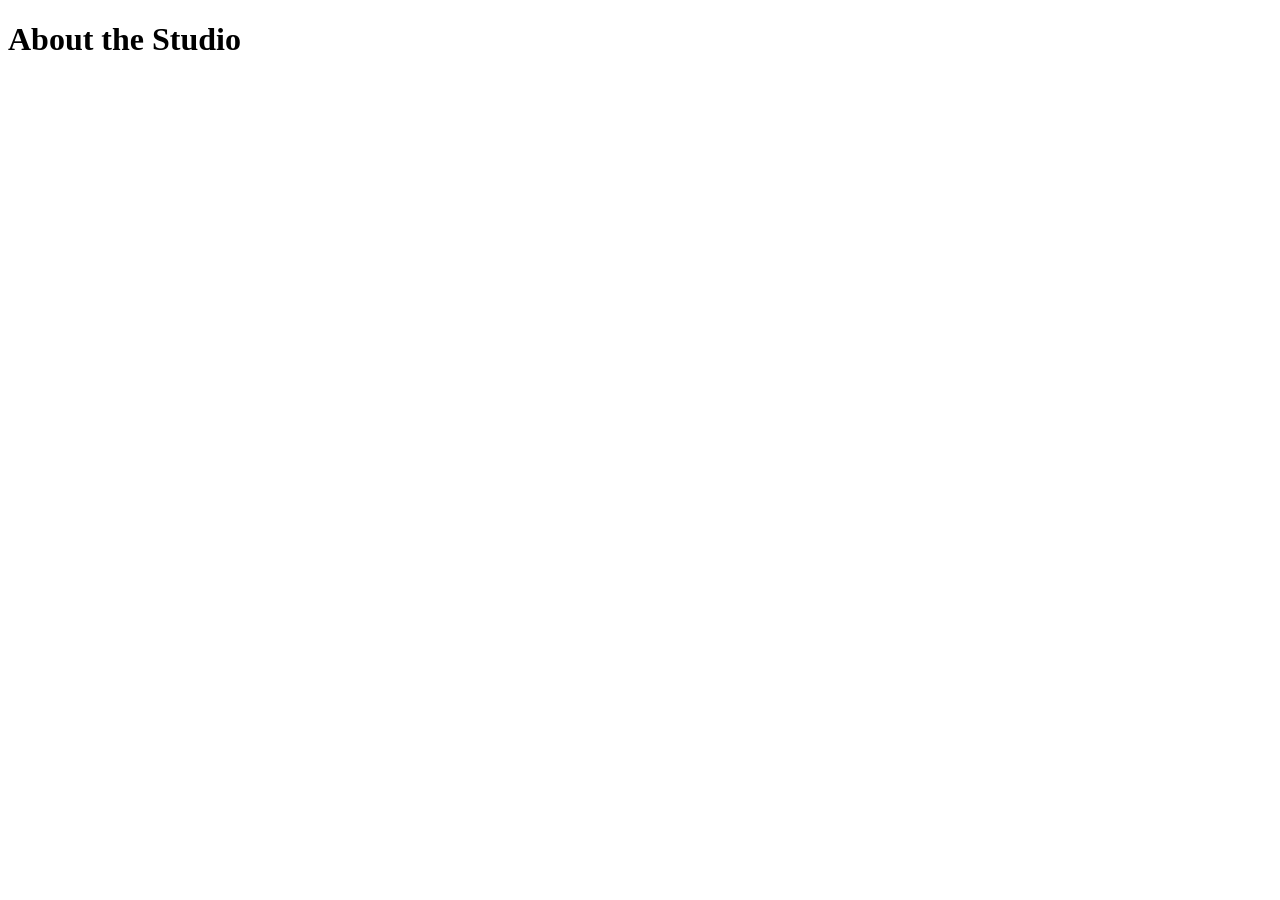
==== public/about.html @ cd6d6539 "Initial project scaffold: pages, Firebase config, security rules, setup guide" ====
<!DOCTYPE html>
<html lang="en">
<head>
  <meta charset="UTF-8">
  <meta name="viewport" content="width=device-width, initial-scale=1.0">
  <title>About | Fusion Space Decor</title>
  <meta name="description" content="Attiulla Mirza's story, experience and approach — Fusion Space Decor.">
  <link rel="icon" href="/logo.png">
  <link rel="preconnect" href="https://fonts.googleapis.com">
  <link rel="preconnect" href="https://fonts.gstatic.com" crossorigin>
  <link href="https://fonts.googleapis.com/css2?family=Cinzel:wght@500;600&family=Cormorant+Garamond:ital@1&family=Outfit:wght@400;500;600&display=swap" rel="stylesheet">
  <link rel="stylesheet" href="/css/style.css">
</head>
<body>
  <div id="site-header"></div>

  <main>
    <h1>About the Studio</h1>
    <!-- Bio, quote, credentials — sourced from siteContent/about in Firestore (Build order step 3) -->
  </main>

  <div id="site-footer"></div>

  <script src="/js/layout.js"></script>
  <script src="/js/main.js"></script>
</body>
</html>
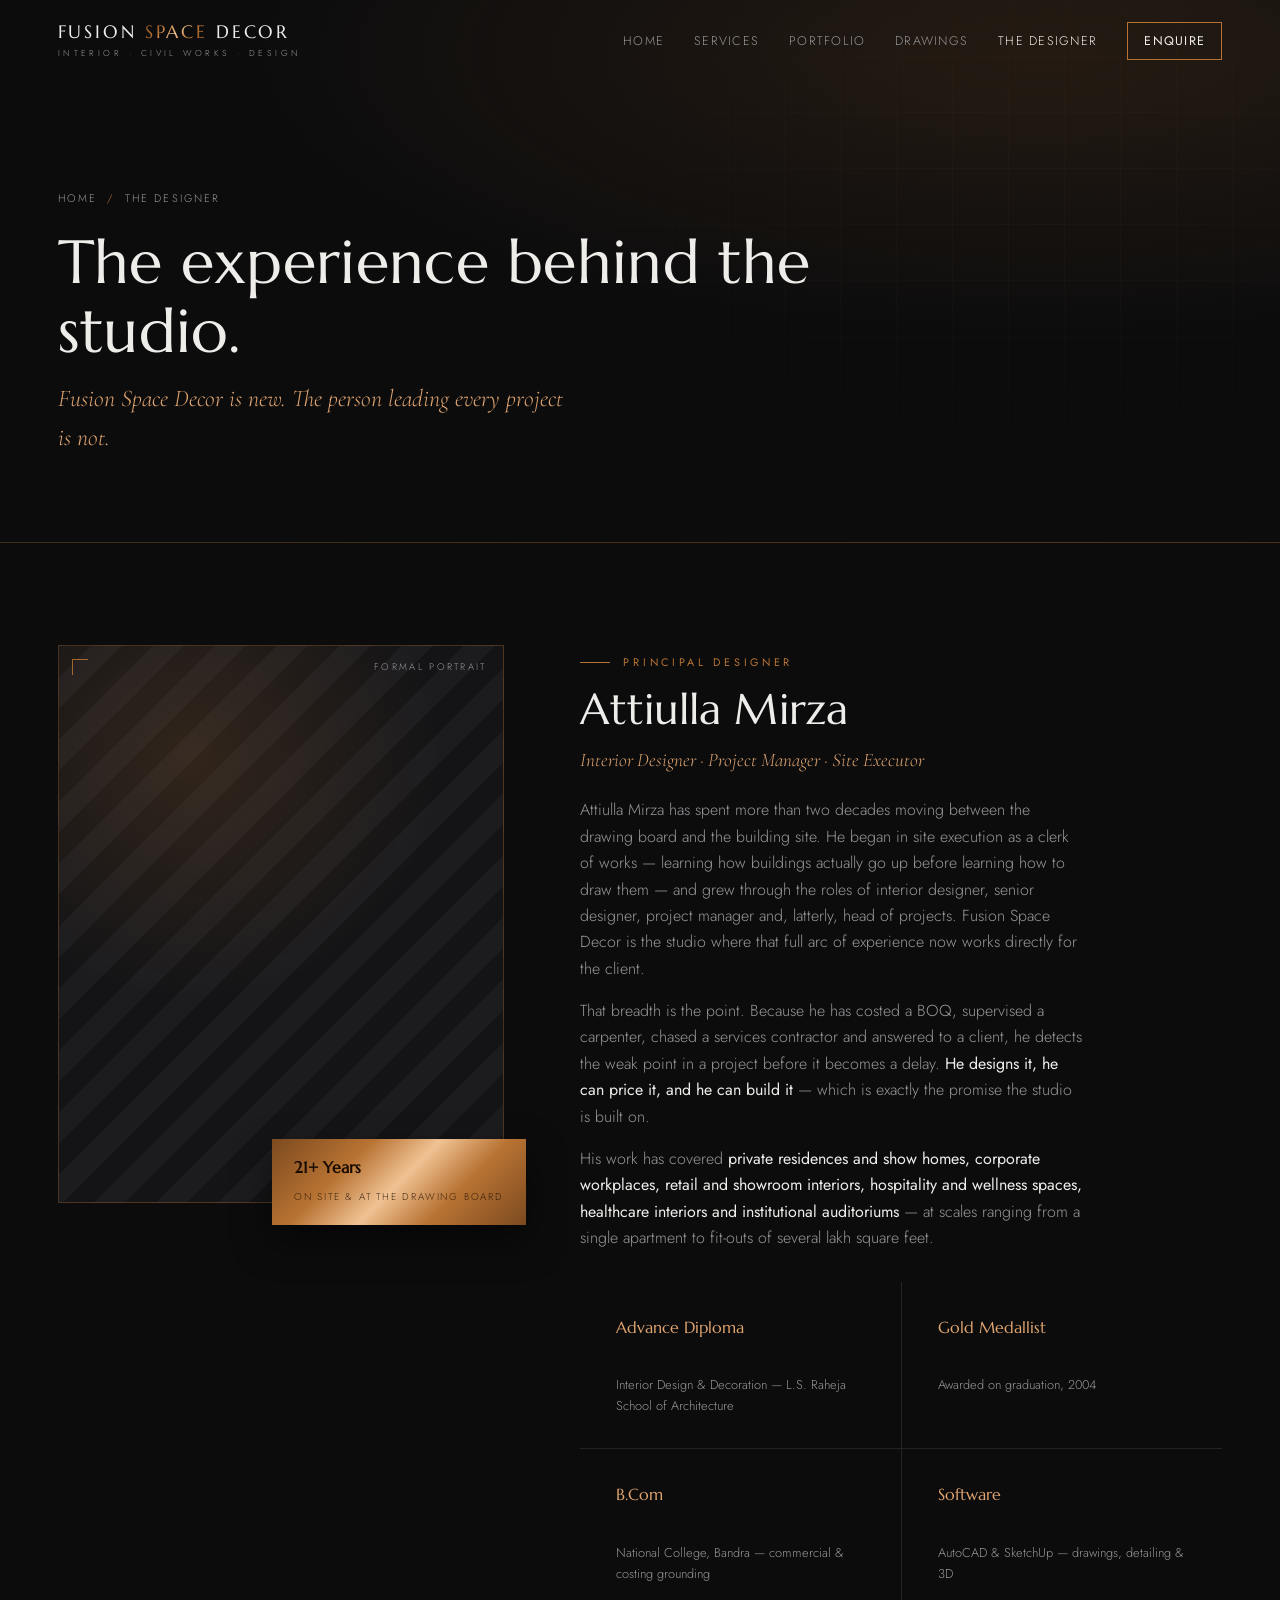
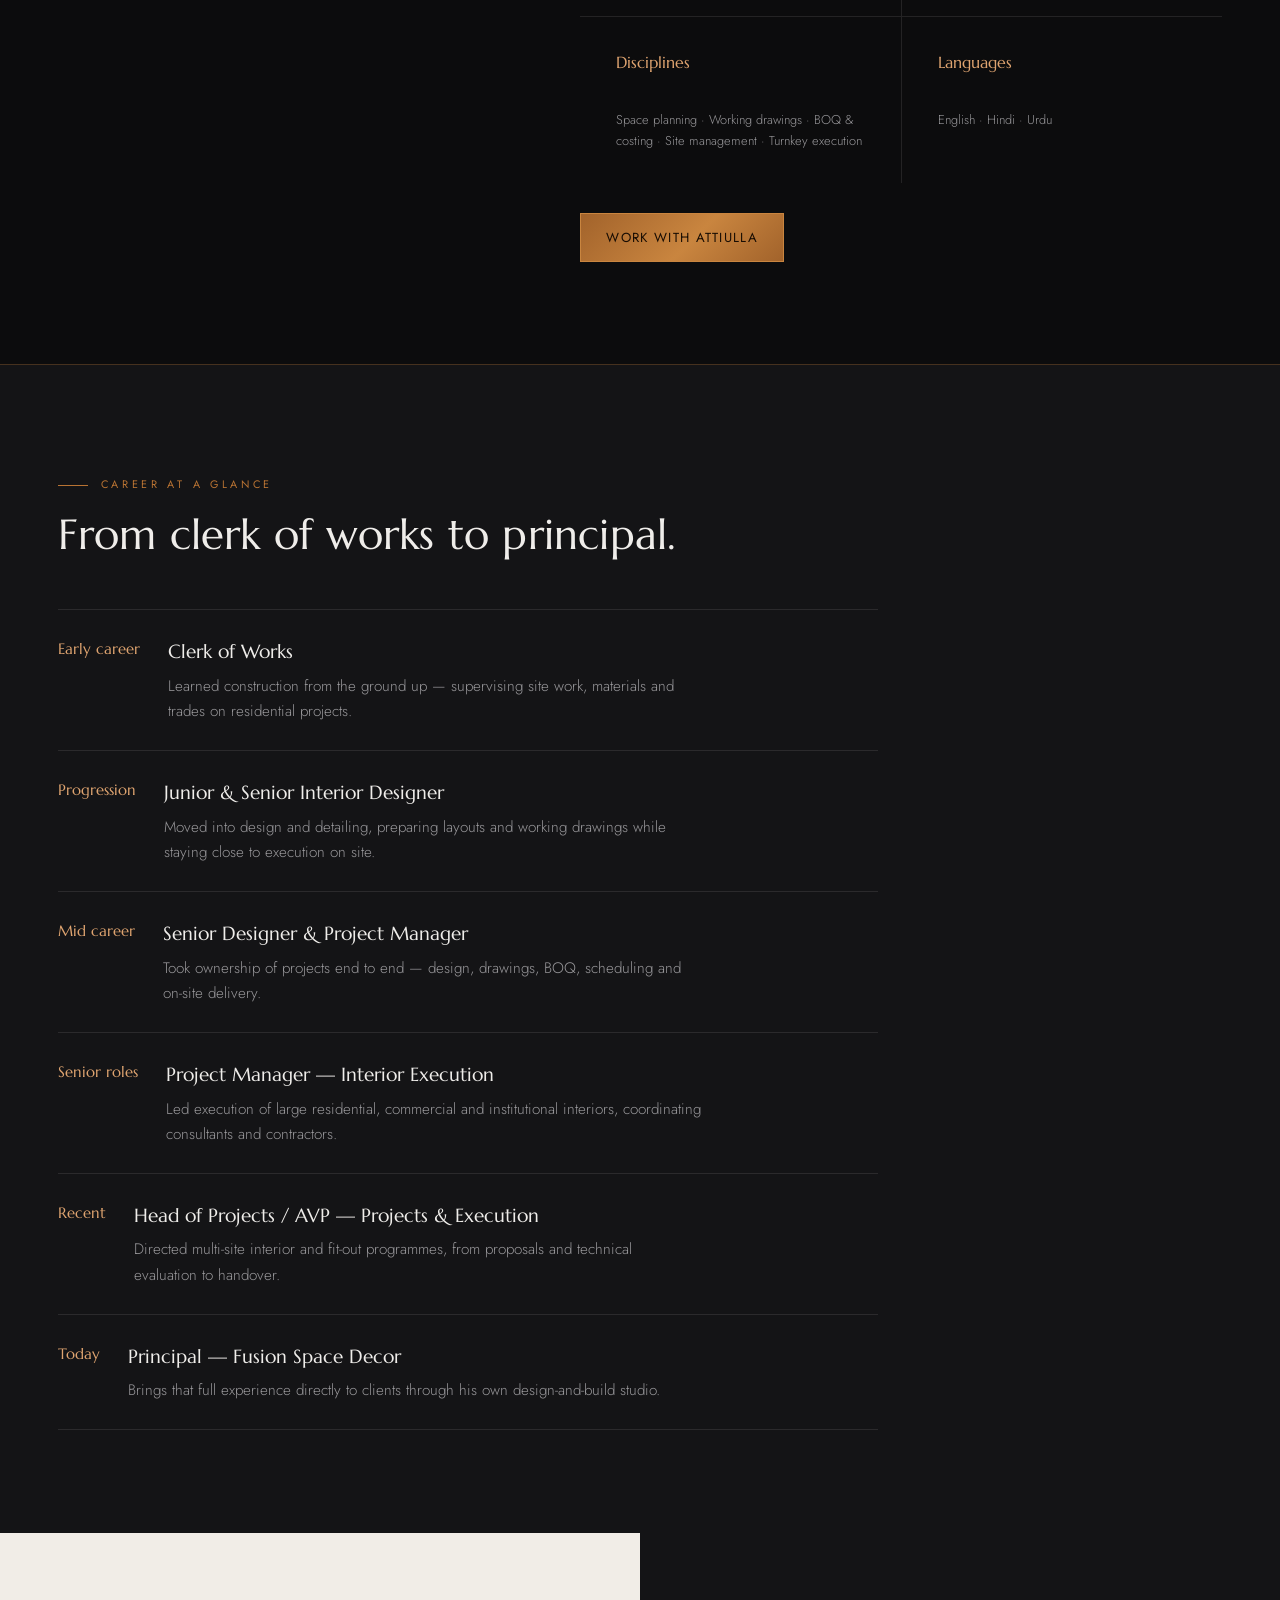
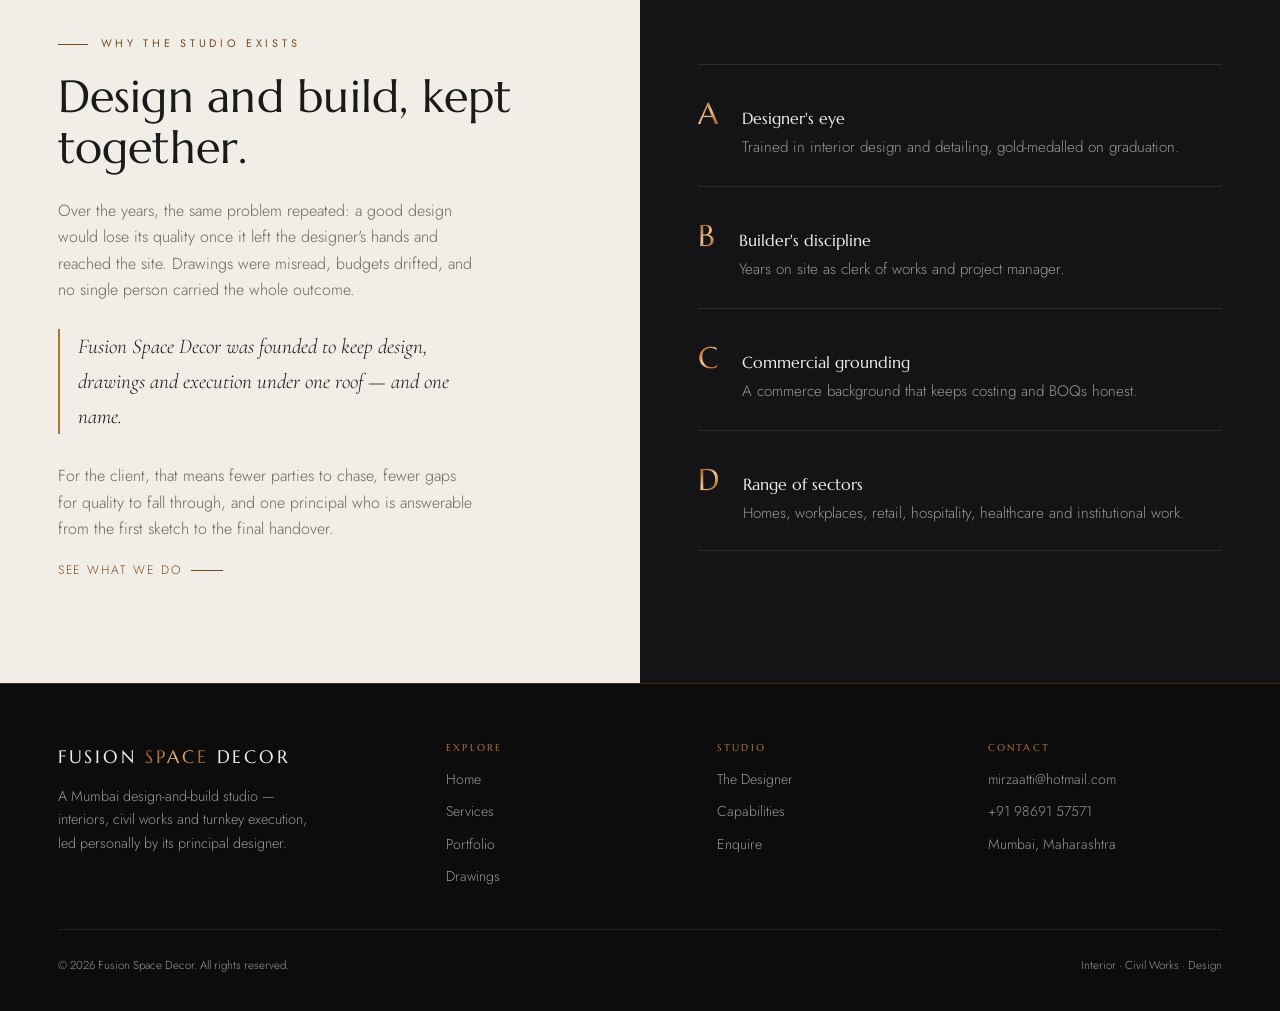
==== commit 5fe961be: "Add GitHub Pages deploy workflow; replace projects pages with portfolio + sketches Publishes public/" ====
--- a/public/about.html
+++ b/public/about.html
@@ -1,27 +1,457 @@
 <!DOCTYPE html>
 <html lang="en">
 <head>
-  <meta charset="UTF-8">
-  <meta name="viewport" content="width=device-width, initial-scale=1.0">
-  <title>About | Fusion Space Decor</title>
-  <meta name="description" content="Attiulla Mirza's story, experience and approach — Fusion Space Decor.">
-  <link rel="icon" href="/logo.png">
-  <link rel="preconnect" href="https://fonts.googleapis.com">
-  <link rel="preconnect" href="https://fonts.gstatic.com" crossorigin>
-  <link href="https://fonts.googleapis.com/css2?family=Cinzel:wght@500;600&family=Cormorant+Garamond:ital@1&family=Outfit:wght@400;500;600&display=swap" rel="stylesheet">
-  <link rel="stylesheet" href="/css/style.css">
+<meta charset="UTF-8" />
+<meta name="viewport" content="width=device-width, initial-scale=1.0" />
+<title>The Designer — Attiulla Mirza | Fusion Space Decor</title>
+<meta name="description" content="Attiulla Mirza — principal designer, project manager and site executor with over two decades across design, drawings and turnkey interior execution. The experience behind Fusion Space Decor." />
+<link rel="preconnect" href="https://fonts.googleapis.com" />
+<link rel="preconnect" href="https://fonts.gstatic.com" crossorigin />
+<link href="https://fonts.googleapis.com/css2?family=Cormorant+Garamond:ital,wght@0,400;0,500;1,400&family=Jost:wght@200;300;400;500&family=Marcellus&display=swap" rel="stylesheet" />
+<style>
+/* ============================================================
+   FUSION SPACE DECOR — shared design system
+   Finish: black · silver · copper   |   Split dark / light panels
+   Used by every page. Fonts loaded per-page in <head>.
+   ============================================================ */
+
+:root{
+  --black:#0C0C0D; --coal:#141416; --coal-2:#1C1C1F;
+  --bone:#F1EDE7; --bone-2:#E5E0D8; --ash:#D6D0C7;
+  --on-dark:#EFEDEA; --on-light:#1A1A1C;
+  --mute-dark:#98979A; --mute-light:#6B6862;
+  --copper:#B87333; --copper-lt:#DFA470; --copper-dp:#7C4A1F;
+  --silver:#B9BDC2; --silver-lt:#E4E7EA;
+  --copper-sheen:linear-gradient(135deg,#7C4A1F 0%,#B87333 30%,#F0C293 50%,#B87333 70%,#7C4A1F 100%);
+  --silver-sheen:linear-gradient(135deg,#7E848B 0%,#B9BDC2 30%,#F2F4F6 50%,#B9BDC2 70%,#7E848B 100%);
+  --line-d:rgba(184,115,51,.30); --line-d2:rgba(239,237,234,.10); --line-l:rgba(26,26,28,.14);
+  --f-disp:'Marcellus',serif; --f-ital:'Cormorant Garamond',serif; --f-body:'Jost',system-ui,sans-serif;
+  --maxw:1280px; --pad:clamp(20px,4.5vw,72px);
+}
+*{box-sizing:border-box;margin:0;padding:0}
+html{scroll-behavior:smooth}
+body{font-family:var(--f-body);font-weight:300;background:var(--black);color:var(--on-dark);line-height:1.65;-webkit-font-smoothing:antialiased;overflow-x:hidden}
+a{color:inherit;text-decoration:none}
+img{max-width:100%;display:block}
+.wrap{max-width:var(--maxw);margin:0 auto}
+
+/* ---------- shared type / bits ---------- */
+.eyebrow{font-weight:400;font-size:.68rem;letter-spacing:.34em;text-transform:uppercase;display:inline-flex;align-items:center;gap:13px;color:var(--copper)}
+.eyebrow::before{content:"";width:30px;height:1px;background:var(--copper)}
+.eyebrow.on-light{color:var(--copper-dp)}
+.eyebrow.on-light::before{background:var(--copper-dp)}
+.eyebrow.center{justify-content:center}
+h1,h2,h3,h4{font-family:var(--f-disp);font-weight:400;line-height:1.14;letter-spacing:.005em}
+.ital{font-family:var(--f-ital);font-style:italic}
+.lede{max-width:56ch;font-size:1.04rem}
+.copper-text{background-image:var(--copper-sheen);-webkit-background-clip:text;background-clip:text;color:transparent}
+.silver-text{background-image:var(--silver-sheen);-webkit-background-clip:text;background-clip:text;color:transparent}
+
+.btn{display:inline-flex;align-items:center;gap:.6em;font-size:.82rem;font-weight:400;letter-spacing:.1em;text-transform:uppercase;padding:.95em 1.9em;border:1px solid var(--copper);color:var(--on-dark);background:transparent;cursor:pointer;transition:background .35s,color .35s}
+.btn:hover{background:var(--copper);color:#150B03}
+.btn--solid{background:linear-gradient(135deg,#A2632B,#C9853F 55%,#A2632B);border-color:#C9853F;color:#170C03}
+.btn--solid:hover{background:linear-gradient(135deg,#C9853F,#E0A46B 55%,#C9853F)}
+.btn--dark{border-color:var(--on-light);color:var(--on-light)}
+.btn--dark:hover{background:var(--on-light);color:var(--bone)}
+.arrow{display:inline-flex;align-items:center;gap:.7em;font-size:.76rem;letter-spacing:.16em;text-transform:uppercase;color:var(--copper)}
+.arrow i{width:32px;height:1px;background:currentColor;transition:width .3s}
+.arrow:hover i{width:50px}
+.arrow.dp{color:var(--copper-dp)}
+
+/* ---------- image placeholder frames ---------- */
+.frame{position:relative;overflow:hidden;background:
+   radial-gradient(90% 70% at 30% 20%,rgba(184,115,51,.18),transparent 62%),
+   repeating-linear-gradient(135deg,var(--coal) 0 22px,var(--coal-2) 22px 44px);
+   border:1px solid var(--line-d)}
+.frame.light{background:
+   radial-gradient(90% 70% at 30% 20%,rgba(184,115,51,.16),transparent 62%),
+   repeating-linear-gradient(135deg,var(--bone-2) 0 22px,var(--ash) 22px 44px);
+   border:1px solid var(--line-l)}
+.frame::before,.frame::after{content:"";position:absolute;width:15px;height:15px;border:1px solid var(--copper);opacity:.85}
+.frame::before{top:13px;left:13px;border-right:0;border-bottom:0}
+.frame::after{bottom:13px;right:13px;border-left:0;border-top:0}
+.frame .tag{position:absolute;top:14px;right:16px;font-size:.6rem;letter-spacing:.24em;text-transform:uppercase;color:var(--mute-dark)}
+.frame.light .tag{color:var(--mute-light)}
+.frame .cap{position:absolute;left:0;right:0;bottom:0;padding:16px 18px;background:linear-gradient(transparent,rgba(12,12,13,.86));font-size:.72rem;letter-spacing:.12em;text-transform:uppercase;color:var(--on-dark)}
+.r45{aspect-ratio:4/5}.r11{aspect-ratio:1/1}.r34{aspect-ratio:3/4}.r43{aspect-ratio:4/3}.r169{aspect-ratio:16/10}
+
+/* ---------- header ---------- */
+header{position:fixed;inset:0 0 auto 0;z-index:60;transition:background .4s,border-color .4s,padding .4s;border-bottom:1px solid transparent}
+header.scrolled{background:rgba(12,12,13,.92);backdrop-filter:blur(12px);border-bottom:1px solid var(--line-d)}
+.navbar{display:flex;align-items:center;justify-content:space-between;padding:22px var(--pad);transition:padding .4s}
+header.scrolled .navbar{padding:14px var(--pad)}
+.brand{display:flex;flex-direction:column;line-height:1}
+.brand .name{font-family:var(--f-disp);font-size:1.12rem;letter-spacing:.16em}
+.brand .sub{font-size:.54rem;letter-spacing:.4em;text-transform:uppercase;color:var(--mute-dark);margin-top:7px}
+nav.main{display:flex;align-items:center;gap:30px}
+nav.main a{font-size:.78rem;letter-spacing:.1em;text-transform:uppercase;color:var(--mute-dark);transition:color .25s}
+nav.main a:hover,nav.main a.here{color:var(--on-dark)}
+nav.main .btn{padding:.62em 1.3em;color:var(--on-dark)}
+.menu-btn{display:none;background:none;border:0;cursor:pointer;flex-direction:column;gap:5px}
+.menu-btn span{width:25px;height:1.5px;background:var(--on-dark)}
+
+/* ---------- page hero (interior pages) ---------- */
+.pagehero{padding:clamp(130px,16vw,190px) var(--pad) clamp(50px,7vw,84px);position:relative;overflow:hidden;
+  background:radial-gradient(110% 90% at 82% 10%,rgba(184,115,51,.14),transparent 58%),var(--black);border-bottom:1px solid var(--line-d)}
+.pagehero::after{content:"";position:absolute;inset:0;opacity:.05;pointer-events:none;
+  background-image:linear-gradient(var(--copper) 1px,transparent 1px),linear-gradient(90deg,var(--copper) 1px,transparent 1px);
+  background-size:56px 56px;-webkit-mask-image:radial-gradient(60% 80% at 80% 40%,#000,transparent 72%);mask-image:radial-gradient(60% 80% at 80% 40%,#000,transparent 72%)}
+.pagehero .wrap{position:relative;z-index:2}
+.crumb{font-size:.68rem;letter-spacing:.2em;text-transform:uppercase;color:var(--mute-dark);margin-bottom:20px}
+.crumb a:hover{color:var(--on-dark)}
+.crumb .sep{color:var(--copper);margin:0 10px}
+.pagehero h1{font-size:clamp(2.3rem,5vw,3.8rem);max-width:18ch}
+.pagehero .sub{font-family:var(--f-ital);font-style:italic;font-size:clamp(1.15rem,2.2vw,1.5rem);color:var(--copper-lt);margin-top:.5em;max-width:52ch}
+
+/* ---------- HERO split (home) ---------- */
+.hero{display:grid;grid-template-columns:1.02fr .98fr;min-height:100svh}
+.hero__dark{background:radial-gradient(110% 80% at 20% 15%,rgba(184,115,51,.14),transparent 60%),var(--black);display:flex;flex-direction:column;justify-content:center;padding:150px var(--pad) 64px;position:relative}
+.hero__dark::after{content:"";position:absolute;top:0;right:0;bottom:0;width:1px;background:linear-gradient(transparent,var(--copper),transparent)}
+.hero__dark h1{font-size:clamp(2.5rem,4.6vw,4.2rem);max-width:15ch;margin:.42em 0 .5em}
+.hero__dark h1 .ital{color:var(--copper-lt)}
+.hero__dark p{color:var(--mute-dark);max-width:44ch;font-size:1.06rem;margin-bottom:2.2em}
+.hero-cta{display:flex;gap:14px;flex-wrap:wrap}
+.hero__disc{margin-top:auto;padding-top:40px;display:flex;gap:26px;flex-wrap:wrap}
+.hero__disc span{font-size:.68rem;letter-spacing:.2em;text-transform:uppercase;color:var(--mute-dark)}
+.hero__disc span::before{content:"—";color:var(--copper);margin-right:9px}
+.hero__light{background:var(--bone);color:var(--on-light);display:flex;flex-direction:column;justify-content:center;padding:150px var(--pad) 64px;position:relative}
+.hero__light .stack{position:relative;max-width:460px;margin:0 auto;width:100%}
+.hero__light .frame{aspect-ratio:4/5}
+.hero__light .float{position:absolute;left:-34px;bottom:-30px;width:52%;aspect-ratio:1/1;box-shadow:0 24px 50px rgba(0,0,0,.22)}
+.hero__light .cap{position:static;background:none;color:var(--mute-light);padding:0;margin-top:26px;font-size:.72rem;letter-spacing:.2em;text-transform:uppercase}
+
+/* ---------- marquee strip ---------- */
+.strip{background:var(--coal);border-block:1px solid var(--line-d);padding:18px 0;overflow:hidden}
+.strip .track{display:flex;gap:56px;width:max-content;white-space:nowrap;animation:slide 34s linear infinite}
+.strip span{font-family:var(--f-disp);font-size:1.02rem;letter-spacing:.14em;color:var(--mute-dark)}
+.strip span::after{content:"◆";margin-left:56px;color:var(--copper);font-size:.62rem;vertical-align:middle}
+@keyframes slide{to{transform:translateX(-50%)}}
+.strip:hover .track{animation-play-state:paused}
+
+/* ---------- capability grid (home) ---------- */
+.can{background:var(--bone);color:var(--on-light);padding:clamp(72px,9vw,128px) var(--pad)}
+.can__head{display:grid;grid-template-columns:1fr 1fr;gap:40px;align-items:end;margin-bottom:clamp(40px,5vw,68px)}
+.can__head h2{font-size:clamp(1.9rem,3.8vw,3rem);margin-top:.4em;max-width:16ch}
+.can__head p{color:var(--mute-light);max-width:48ch}
+.cap-grid{display:grid;grid-template-columns:repeat(3,1fr);gap:1px;background:var(--line-l)}
+.cap{background:var(--bone);padding:38px 30px 34px;min-height:250px;display:flex;flex-direction:column;transition:background .4s}
+.cap:hover{background:var(--bone-2)}
+.cap .no{font-family:var(--f-disp);font-size:.82rem;letter-spacing:.2em;color:var(--copper-dp)}
+.cap h3{font-size:1.32rem;margin:auto 0 .45em}
+.cap p{color:var(--mute-light);font-size:.94rem}
+
+/* ---------- pinterest showcase ---------- */
+.showcase{background:var(--black);padding:clamp(72px,9vw,120px) 0;position:relative;overflow:hidden}
+.showcase .lead{padding:0 var(--pad);margin-bottom:clamp(34px,4vw,56px);display:grid;grid-template-columns:1fr 1fr;gap:32px;align-items:end}
+.showcase h2{font-size:clamp(1.9rem,3.8vw,3rem);margin-top:.4em}
+.showcase .lead p{color:var(--mute-dark);max-width:46ch}
+.pin{display:grid;grid-template-columns:repeat(4,1fr);gap:16px;height:clamp(440px,58vw,660px);padding:0 var(--pad);
+  -webkit-mask-image:linear-gradient(180deg,transparent,#000 9%,#000 91%,transparent);mask-image:linear-gradient(180deg,transparent,#000 9%,#000 91%,transparent)}
+.pin__col{display:flex;flex-direction:column;gap:16px;animation:up 44s linear infinite;will-change:transform}
+.pin__col.b{animation:down 52s linear infinite}
+.pin__col.c{animation-duration:38s}
+.pin__col.d{animation:down 60s linear infinite}
+@keyframes up{from{transform:translateY(0)}to{transform:translateY(-50%)}}
+@keyframes down{from{transform:translateY(-50%)}to{transform:translateY(0)}}
+.showcase:hover .pin__col{animation-play-state:paused}
+.pin__col .frame{flex:none}
+
+/* ---------- split about band ---------- */
+.about{display:grid;grid-template-columns:1fr 1fr;min-height:520px}
+.about__l{background:var(--bone);color:var(--on-light);padding:clamp(60px,8vw,110px) var(--pad);display:flex;flex-direction:column;justify-content:center}
+.about__l h2{font-size:clamp(1.85rem,3.6vw,2.8rem);margin:.4em 0 .55em;max-width:15ch}
+.about__l p{color:var(--mute-light);max-width:46ch;margin-bottom:1.1em}
+.about__l .pull{font-family:var(--f-ital);font-style:italic;font-size:1.32rem;color:var(--on-light);border-left:2px solid var(--copper);padding-left:18px;margin:.4em 0 1.4em}
+.about__r{background:var(--coal);padding:clamp(60px,8vw,110px) var(--pad);display:flex;flex-direction:column;justify-content:center;gap:2px}
+.fact{border-top:1px solid var(--line-d2);padding:24px 0;display:grid;grid-template-columns:auto 1fr;gap:24px;align-items:baseline}
+.fact:last-child{border-bottom:1px solid var(--line-d2)}
+.fact .k{font-family:var(--f-disp);font-size:1.9rem}
+.fact .t{font-size:.95rem;color:var(--mute-dark)}
+.fact .t b{display:block;color:var(--on-dark);font-weight:400;font-size:1.02rem;font-family:var(--f-disp);margin-bottom:2px}
+
+/* ---------- process timeline ---------- */
+.process{background:var(--coal);border-block:1px solid var(--line-d);padding:clamp(72px,9vw,120px) var(--pad)}
+.process__head{text-align:center;margin-bottom:clamp(40px,5vw,66px)}
+.process__head h2{font-size:clamp(1.9rem,3.8vw,2.9rem);margin-top:.4em}
+.process__head p{color:var(--mute-dark);max-width:54ch;margin:.7em auto 0}
+.steps{display:grid;grid-template-columns:repeat(5,1fr);gap:1px;background:var(--line-d2);counter-reset:s}
+.step{background:var(--coal);padding:30px 22px;position:relative}
+.step .n{font-family:var(--f-disp);font-size:2.1rem;line-height:1}
+.step h3{font-size:1.12rem;margin:14px 0 10px}
+.step p{color:var(--mute-dark);font-size:.9rem}
+.step .ph{font-size:.6rem;letter-spacing:.2em;text-transform:uppercase;color:var(--copper);margin-top:14px;display:block}
+
+/* ---------- services page: full scope pillars ---------- */
+.scope{background:var(--black);padding:clamp(64px,8vw,110px) var(--pad)}
+.pillar{padding:34px 0;border-top:1px solid var(--line-d2);display:grid;grid-template-columns:.7fr 2.3fr;gap:clamp(20px,4vw,54px);align-items:start}
+.pillar:last-child{border-bottom:1px solid var(--line-d2)}
+.pillar .ph{position:sticky;top:120px}
+.pillar .ph .no{font-family:var(--f-disp);font-size:.8rem;letter-spacing:.2em;color:var(--copper)}
+.pillar .ph h3{font-size:clamp(1.3rem,2.4vw,1.8rem);margin-top:8px}
+.chips{display:flex;flex-wrap:wrap;gap:9px}
+.chip{font-size:.8rem;letter-spacing:.02em;color:var(--mute-dark);border:1px solid var(--line-d2);padding:.5em 1em;transition:border-color .3s,color .3s}
+.chip:hover{border-color:var(--copper);color:var(--on-dark)}
+
+/* ---------- designer profile (about page) ---------- */
+.profile{background:var(--black);padding:clamp(64px,8vw,110px) var(--pad)}
+.profile .wrap{display:grid;grid-template-columns:.82fr 1.18fr;gap:clamp(30px,6vw,84px);align-items:start}
+.portrait{position:relative}
+.portrait .frame{aspect-ratio:4/5}
+.portrait .plate{position:absolute;right:-22px;bottom:-22px;background:var(--copper-sheen);color:#1B0C02;padding:16px 22px;box-shadow:0 16px 36px rgba(0,0,0,.5)}
+.portrait .plate b{display:block;font-family:var(--f-disp);font-size:1.02rem}
+.portrait .plate span{font-size:.62rem;letter-spacing:.18em;text-transform:uppercase;opacity:.78}
+.profile h2{font-size:clamp(1.9rem,3.8vw,2.7rem);margin:.3em 0 .25em}
+.profile .role{font-family:var(--f-ital);font-style:italic;font-size:1.2rem;color:var(--copper-lt);margin-bottom:1.1em}
+.profile p{color:var(--mute-dark);max-width:56ch;margin-bottom:1em}
+.profile p b{color:var(--on-dark);font-weight:400}
+.cv{display:grid;grid-template-columns:repeat(2,1fr);gap:1px;background:var(--line-d2);margin:30px 0}
+.cv div{background:var(--black);padding:16px 18px}
+.cv .k{font-family:var(--f-disp);font-size:1rem;color:var(--copper-lt)}
+.cv .v{font-size:.8rem;color:var(--mute-dark);margin-top:2px}
+
+/* experience timeline */
+.exp{background:var(--coal);border-top:1px solid var(--line-d);padding:clamp(64px,8vw,110px) var(--pad)}
+.exp__head{margin-bottom:clamp(34px,4vw,54px)}
+.exp__head h2{font-size:clamp(1.8rem,3.4vw,2.6rem);margin-top:.4em}
+.tl{max-width:820px}
+.tl .row{display:grid;grid-template-columns:auto 1fr;gap:28px;padding:26px 0;border-top:1px solid var(--line-d2)}
+.tl .row:last-child{border-bottom:1px solid var(--line-d2)}
+.tl .yr{font-family:var(--f-disp);color:var(--copper-lt);font-size:.95rem;white-space:nowrap}
+.tl .role{font-family:var(--f-disp);font-size:1.2rem}
+.tl .role + p{color:var(--mute-dark);margin-top:6px;font-size:.95rem;max-width:60ch}
+
+/* ---------- gallery grid (portfolio) ---------- */
+.gal{background:var(--black);padding:clamp(56px,7vw,96px) var(--pad)}
+.gal .filters{display:flex;flex-wrap:wrap;gap:10px;margin-bottom:34px}
+.gal .filters .chip.on{border-color:var(--copper);color:var(--on-dark)}
+.grid-gal{display:grid;grid-template-columns:repeat(12,1fr);gap:16px}
+.grid-gal .frame{grid-column:span 4}
+.grid-gal .frame.big{grid-column:span 6}
+.grid-gal .frame.sq{grid-column:span 4;aspect-ratio:1/1}
+
+/* ---------- sketches grid (square boxes) ---------- */
+.sketch-sec{background:var(--bone-2);color:var(--on-light);padding:clamp(56px,7vw,100px) var(--pad)}
+.sketch-note{max-width:60ch;color:var(--mute-light);margin-bottom:clamp(30px,4vw,48px)}
+.sq-grid{display:grid;grid-template-columns:repeat(auto-fill,minmax(230px,1fr));gap:18px}
+.sq{position:relative;aspect-ratio:1/1;background:#FBFAF7;border:1px solid var(--line-l);overflow:hidden;
+  background-image:linear-gradient(rgba(30,60,90,.07) 1px,transparent 1px),linear-gradient(90deg,rgba(30,60,90,.07) 1px,transparent 1px);background-size:24px 24px}
+.sq .rule{position:absolute;inset:12px;border:1px solid rgba(30,60,90,.20)}
+.sq .lbl{position:absolute;left:20px;top:20px;font-size:.6rem;letter-spacing:.2em;text-transform:uppercase;color:#41586E}
+.sq .block{position:absolute;right:12px;bottom:12px;background:#fff;border:1px solid rgba(30,60,90,.28);padding:7px 11px;font-size:.56rem;letter-spacing:.14em;text-transform:uppercase;color:#41586E}
+.sq .block b{display:block;font-family:var(--f-disp);font-size:.72rem;letter-spacing:.08em;color:var(--on-light)}
+
+/* ---------- sectors ---------- */
+.sectors{background:var(--coal);border-block:1px solid var(--line-d);padding:clamp(56px,7vw,90px) var(--pad)}
+.sectors .head{text-align:center}
+.sectors .grid{display:grid;grid-template-columns:repeat(6,1fr);gap:1px;background:var(--line-d2);margin-top:34px}
+.sec{background:var(--coal);padding:26px 16px;text-align:center;transition:background .35s}
+.sec:hover{background:var(--coal-2)}
+.sec .i{font-size:.66rem;letter-spacing:.2em;color:var(--copper)}
+.sec .n{font-family:var(--f-disp);font-size:1rem;margin-top:9px}
+
+/* ---------- contact split ---------- */
+.contact{display:grid;grid-template-columns:1fr 1fr}
+.contact__l{background:var(--bone);color:var(--on-light);padding:clamp(64px,8vw,120px) var(--pad);display:flex;flex-direction:column;justify-content:center}
+.contact__l h2{font-size:clamp(2rem,4.2vw,3.1rem);margin:.35em 0 .35em}
+.contact__l h2 .ital{color:var(--copper-dp)}
+.contact__l p{color:var(--mute-light);max-width:42ch}
+.detail{margin-top:24px}
+.detail .k{font-size:.64rem;letter-spacing:.22em;text-transform:uppercase;color:var(--copper-dp)}
+.detail .v{font-size:1.08rem;margin-top:3px}
+.contact__r{background:var(--coal);padding:clamp(64px,8vw,120px) var(--pad);display:flex;flex-direction:column;justify-content:center}
+form.enq{display:flex;flex-direction:column;gap:14px;max-width:460px;width:100%}
+form.enq .fh{font-family:var(--f-disp);font-size:1.15rem;color:var(--copper-lt);margin-bottom:4px}
+form.enq input,form.enq select,form.enq textarea{background:var(--black);border:1px solid var(--line-d2);color:var(--on-dark);padding:14px 15px;font-family:var(--f-body);font-weight:300;font-size:.95rem}
+form.enq input:focus,form.enq select:focus,form.enq textarea:focus{outline:0;border-color:var(--copper)}
+form.enq textarea{resize:vertical;min-height:108px}
+
+/* ---------- footer ---------- */
+footer{background:var(--black);padding:58px var(--pad) 36px;border-top:1px solid var(--line-d)}
+footer .grid{display:grid;grid-template-columns:1.5fr 1fr 1fr 1fr;gap:36px;padding-bottom:32px;border-bottom:1px solid var(--line-d2)}
+footer .name{font-family:var(--f-disp);font-size:1.14rem;letter-spacing:.16em}
+footer .blurb{color:var(--mute-dark);font-size:.9rem;margin-top:13px;max-width:32ch}
+footer h4{font-size:.63rem;letter-spacing:.22em;text-transform:uppercase;color:var(--copper);margin-bottom:15px}
+footer a,footer .li{display:block;color:var(--mute-dark);font-size:.88rem;margin-bottom:9px}
+footer a:hover{color:var(--on-dark)}
+footer .fine{margin-top:26px;display:flex;justify-content:space-between;flex-wrap:wrap;gap:10px;font-size:.72rem;color:var(--mute-dark)}
+
+/* ---------- reveal ---------- */
+.fade{opacity:0;transform:translateY(22px);transition:opacity .9s ease,transform .9s ease}
+.fade.in{opacity:1;transform:none}
+
+/* ---------- responsive ---------- */
+@media(max-width:1080px){
+  .cap-grid{grid-template-columns:repeat(2,1fr)}
+  .steps{grid-template-columns:repeat(2,1fr)}
+  .sectors .grid{grid-template-columns:repeat(3,1fr)}
+  .pin{grid-template-columns:repeat(3,1fr)} .pin__col.d{display:none}
+  .grid-gal .frame,.grid-gal .frame.big,.grid-gal .frame.sq{grid-column:span 6}
+  footer .grid{grid-template-columns:1fr 1fr}
+}
+@media(max-width:860px){
+  .hero{grid-template-columns:1fr}
+  .hero__dark{padding-top:130px;min-height:auto}.hero__dark::after{display:none}
+  .hero__light{padding-top:60px}.hero__light .float{left:0}
+  .can__head,.showcase .lead,.about,.contact,.profile .wrap,.pillar{grid-template-columns:1fr}
+  .pillar .ph{position:static}
+  .cv{grid-template-columns:1fr}
+  .pin{grid-template-columns:repeat(2,1fr);height:420px} .pin__col.c{display:none}
+  .portrait .plate{right:14px}
+  .tl .row{grid-template-columns:1fr;gap:6px}
+  nav.main{position:fixed;inset:0 0 0 auto;width:min(80vw,320px);background:var(--coal);flex-direction:column;justify-content:center;align-items:flex-start;padding:40px;gap:24px;transform:translateX(100%);transition:transform .4s;border-left:1px solid var(--line-d);z-index:70}
+  nav.main.open{transform:none}
+  nav.main a{font-size:1.02rem}
+  .menu-btn{display:flex}
+}
+@media(max-width:560px){
+  .cap-grid,.steps{grid-template-columns:1fr}
+  .sectors .grid{grid-template-columns:repeat(2,1fr)}
+  footer .grid{grid-template-columns:1fr}
+}
+@media(prefers-reduced-motion:reduce){
+  *{animation:none!important;transition:none!important;scroll-behavior:auto!important}
+  .fade{opacity:1;transform:none}
+}
+
+</style>
 </head>
-<body>
-  <div id="site-header"></div>
-
-  <main>
-    <h1>About the Studio</h1>
-    <!-- Bio, quote, credentials — sourced from siteContent/about in Firestore (Build order step 3) -->
-  </main>
-
-  <div id="site-footer"></div>
-
-  <script src="/js/layout.js"></script>
-  <script src="/js/main.js"></script>
+<body id="top">
+
+<header id="header">
+  <div class="navbar">
+    <a class="brand" href="index.html">
+      <span class="name">FUSION <span class="copper-text">SPACE</span> DECOR</span>
+      <span class="sub">Interior · Civil Works · Design</span>
+    </a>
+    <button class="menu-btn" id="menuBtn" aria-label="Open menu" aria-expanded="false"><span></span><span></span><span></span></button>
+    <nav class="main" id="nav">
+      <a href="index.html">Home</a>
+      <a href="services.html">Services</a>
+      <a href="portfolio.html">Portfolio</a>
+      <a href="sketches.html">Drawings</a>
+      <a href="about.html" class="here">The Designer</a>
+      <a class="btn" href="contact.html">Enquire</a>
+    </nav>
+  </div>
+</header>
+
+<section class="pagehero">
+  <div class="wrap">
+    <div class="crumb"><a href="index.html">Home</a><span class="sep">/</span>The Designer</div>
+    <h1>The experience behind the studio.</h1>
+    <p class="sub">Fusion Space Decor is new. The person leading every project is not.</p>
+  </div>
+</section>
+
+<!-- PROFILE -->
+<section class="profile">
+  <div class="wrap">
+    <div class="portrait fade">
+      <div class="frame r45"><span class="tag">Formal Portrait</span></div>
+      <div class="plate"><b>21+ Years</b><span>On site &amp; at the drawing board</span></div>
+    </div>
+    <div class="fade">
+      <span class="eyebrow">Principal designer</span>
+      <h2>Attiulla Mirza</h2>
+      <p class="role">Interior Designer · Project Manager · Site Executor</p>
+      <p>Attiulla Mirza has spent more than two decades moving between the drawing board and the building site. He began in site execution as a clerk of works — learning how buildings actually go up before learning how to draw them — and grew through the roles of interior designer, senior designer, project manager and, latterly, head of projects. Fusion Space Decor is the studio where that full arc of experience now works directly for the client.</p>
+      <p>That breadth is the point. Because he has costed a BOQ, supervised a carpenter, chased a services contractor and answered to a client, he detects the weak point in a project before it becomes a delay. <b>He designs it, he can price it, and he can build it</b> — which is exactly the promise the studio is built on.</p>
+      <p>His work has covered <b>private residences and show homes, corporate workplaces, retail and showroom interiors, hospitality and wellness spaces, healthcare interiors and institutional auditoriums</b> — at scales ranging from a single apartment to fit-outs of several lakh square feet.</p>
+
+      <div class="cv">
+        <div><div class="k">Advance Diploma</div><div class="v">Interior Design &amp; Decoration — L.S. Raheja School of Architecture</div></div>
+        <div><div class="k">Gold Medallist</div><div class="v">Awarded on graduation, 2004</div></div>
+        <div><div class="k">B.Com</div><div class="v">National College, Bandra — commercial &amp; costing grounding</div></div>
+        <div><div class="k">Software</div><div class="v">AutoCAD &amp; SketchUp — drawings, detailing &amp; 3D</div></div>
+        <div><div class="k">Disciplines</div><div class="v">Space planning · Working drawings · BOQ &amp; costing · Site management · Turnkey execution</div></div>
+        <div><div class="k">Languages</div><div class="v">English · Hindi · Urdu</div></div>
+      </div>
+
+      <a class="btn btn--solid" href="contact.html">Work with Attiulla</a>
+    </div>
+  </div>
+</section>
+
+<!-- EXPERIENCE TIMELINE -->
+<section class="exp">
+  <div class="wrap">
+    <div class="exp__head fade">
+      <span class="eyebrow">Career at a glance</span>
+      <h2>From clerk of works to principal.</h2>
+    </div>
+    <div class="tl">
+      <div class="tl__rows">
+        <div class="row fade"><div class="yr">Early career</div><div><div class="role">Clerk of Works</div><p>Learned construction from the ground up — supervising site work, materials and trades on residential projects.</p></div></div>
+        <div class="row fade"><div class="yr">Progression</div><div><div class="role">Junior &amp; Senior Interior Designer</div><p>Moved into design and detailing, preparing layouts and working drawings while staying close to execution on site.</p></div></div>
+        <div class="row fade"><div class="yr">Mid career</div><div><div class="role">Senior Designer &amp; Project Manager</div><p>Took ownership of projects end to end — design, drawings, BOQ, scheduling and on-site delivery.</p></div></div>
+        <div class="row fade"><div class="yr">Senior roles</div><div><div class="role">Project Manager — Interior Execution</div><p>Led execution of large residential, commercial and institutional interiors, coordinating consultants and contractors.</p></div></div>
+        <div class="row fade"><div class="yr">Recent</div><div><div class="role">Head of Projects / AVP — Projects &amp; Execution</div><p>Directed multi-site interior and fit-out programmes, from proposals and technical evaluation to handover.</p></div></div>
+        <div class="row fade"><div class="yr">Today</div><div><div class="role">Principal — Fusion Space Decor</div><p>Brings that full experience directly to clients through his own design-and-build studio.</p></div></div>
+      </div>
+    </div>
+  </div>
+</section>
+
+<!-- STUDIO NOTE -->
+<section class="about">
+  <div class="about__l">
+    <span class="eyebrow on-light fade">Why the studio exists</span>
+    <h2 class="fade">Design and build, kept together.</h2>
+    <p class="fade">Over the years, the same problem repeated: a good design would lose its quality once it left the designer's hands and reached the site. Drawings were misread, budgets drifted, and no single person carried the whole outcome.</p>
+    <p class="pull fade">Fusion Space Decor was founded to keep design, drawings and execution under one roof — and one name.</p>
+    <p class="fade">For the client, that means fewer parties to chase, fewer gaps for quality to fall through, and one principal who is answerable from the first sketch to the final handover.</p>
+    <a class="arrow dp fade" href="services.html">See what we do <i></i></a>
+  </div>
+  <div class="about__r">
+    <div class="fact fade"><span class="k copper-text">A</span><span class="t"><b>Designer's eye</b>Trained in interior design and detailing, gold-medalled on graduation.</span></div>
+    <div class="fact fade"><span class="k copper-text">B</span><span class="t"><b>Builder's discipline</b>Years on site as clerk of works and project manager.</span></div>
+    <div class="fact fade"><span class="k copper-text">C</span><span class="t"><b>Commercial grounding</b>A commerce background that keeps costing and BOQs honest.</span></div>
+    <div class="fact fade"><span class="k copper-text">D</span><span class="t"><b>Range of sectors</b>Homes, workplaces, retail, hospitality, healthcare and institutional work.</span></div>
+  </div>
+</section>
+
+<footer>
+  <div class="grid">
+    <div><span class="name">FUSION <span class="copper-text">SPACE</span> DECOR</span><p class="blurb">A Mumbai design-and-build studio — interiors, civil works and turnkey execution, led personally by its principal designer.</p></div>
+    <div><h4>Explore</h4><a href="index.html">Home</a><a href="services.html">Services</a><a href="portfolio.html">Portfolio</a><a href="sketches.html">Drawings</a></div>
+    <div><h4>Studio</h4><a href="about.html">The Designer</a><a href="services.html">Capabilities</a><a href="contact.html">Enquire</a></div>
+    <div><h4>Contact</h4><span class="li">mirzaatti@hotmail.com</span><span class="li">+91 98691 57571</span><span class="li">Mumbai, Maharashtra</span></div>
+  </div>
+  <div class="fine"><span>© <span id="yr"></span> Fusion Space Decor. All rights reserved.</span><span>Interior · Civil Works · Design</span></div>
+</footer>
+
+<script>
+// Fusion Space Decor — shared behaviour for all pages
+document.addEventListener('DOMContentLoaded', function () {
+  var yr = document.getElementById('yr');
+  if (yr) yr.textContent = new Date().getFullYear();
+
+  var header = document.getElementById('header');
+  if (header) {
+    addEventListener('scroll', function () {
+      header.classList.toggle('scrolled', scrollY > 40);
+    }, { passive: true });
+  }
+
+  var nav = document.getElementById('nav'), mb = document.getElementById('menuBtn');
+  if (nav && mb) {
+    mb.addEventListener('click', function () {
+      var open = nav.classList.toggle('open');
+      mb.setAttribute('aria-expanded', open);
+    });
+    nav.querySelectorAll('a').forEach(function (a) {
+      a.addEventListener('click', function () { nav.classList.remove('open'); });
+    });
+  }
+
+  var io = new IntersectionObserver(function (entries) {
+    entries.forEach(function (e) {
+      if (e.isIntersecting) { e.target.classList.add('in'); io.unobserve(e.target); }
+    });
+  }, { threshold: 0.12 });
+  document.querySelectorAll('.fade').forEach(function (f) { io.observe(f); });
+});
+
+</script>
 </body>
 </html>
